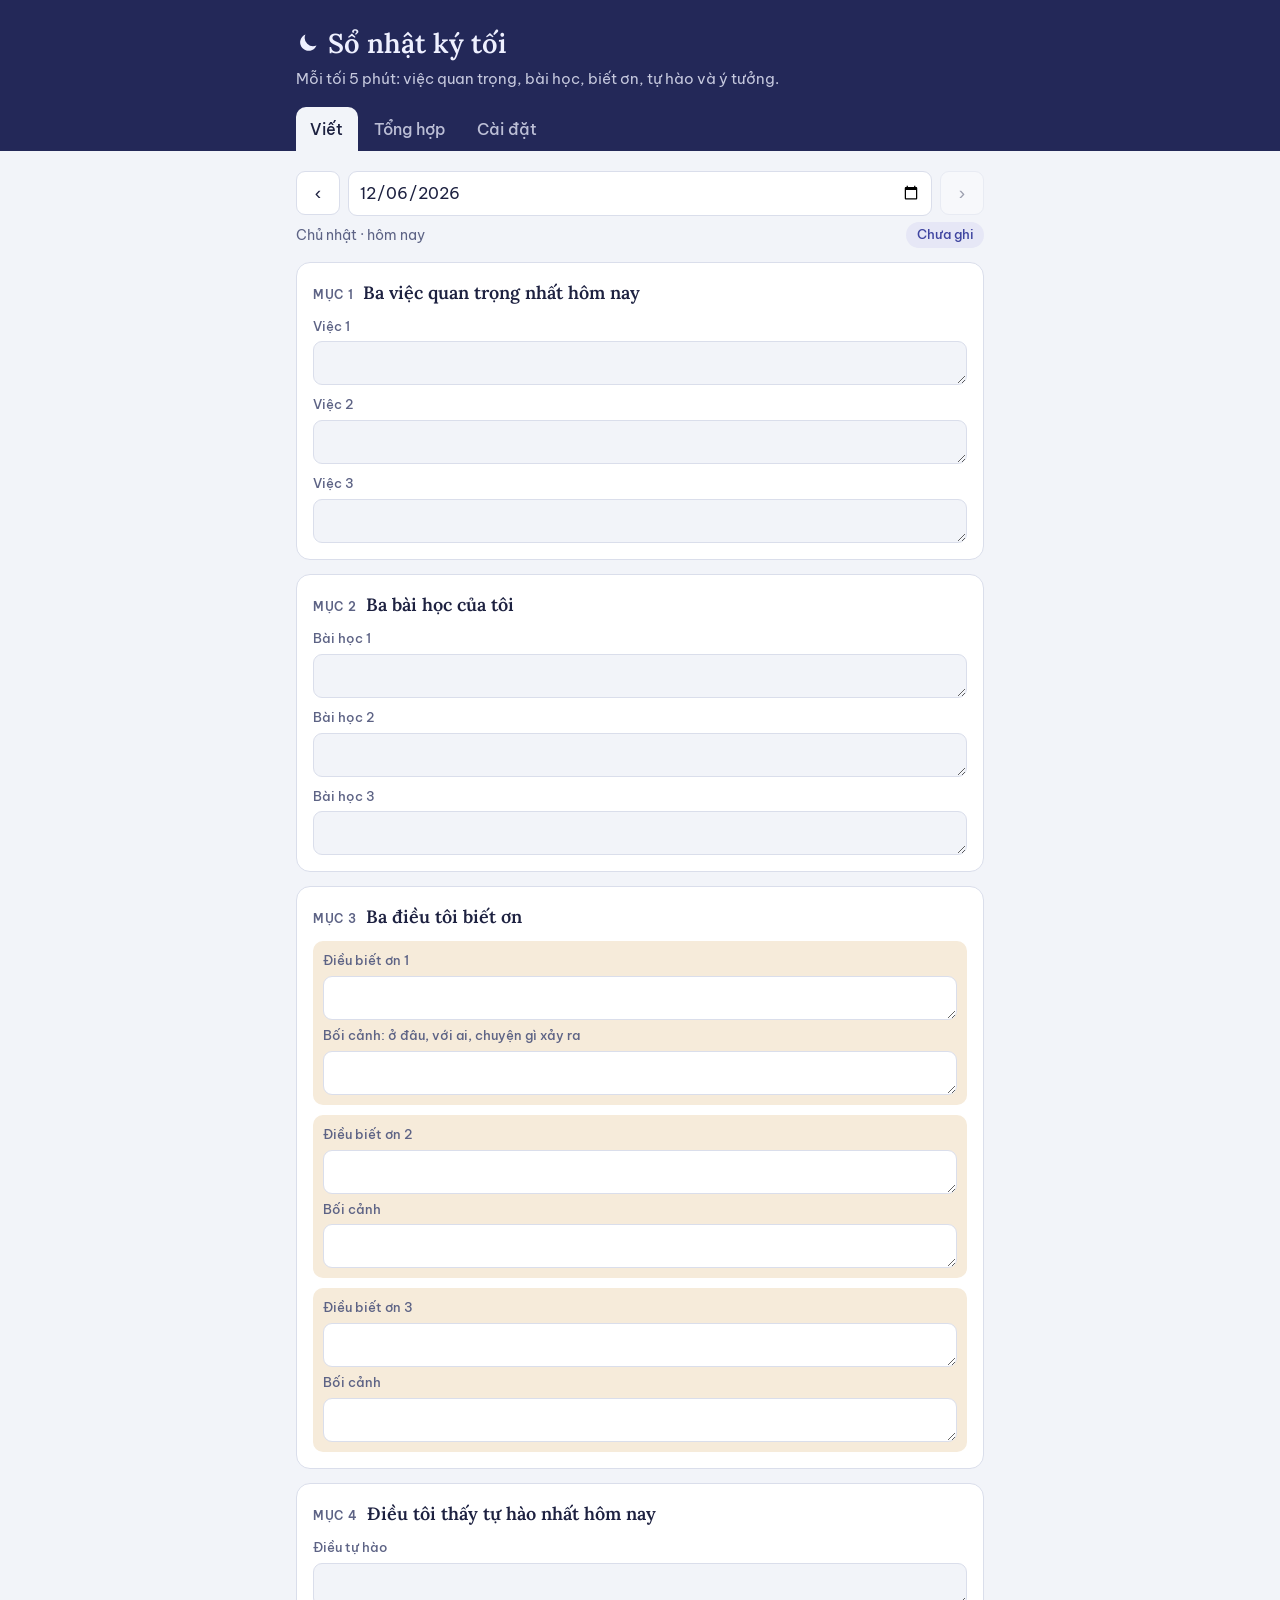
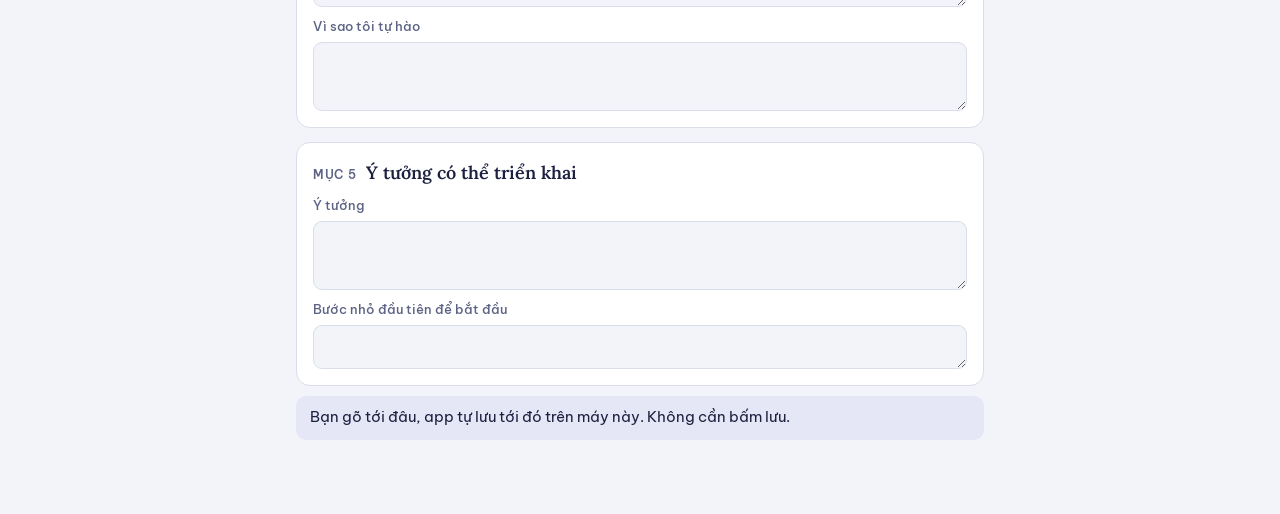
==== nhat-ky/index.html @ dcb13253 "Thêm app Sổ nhật ký tối (PWA) tại /nhat-ky/ Co-Authored-By: Claude Opus 5.5 <noreply@anthropic.com> " ====
<!doctype html>
<html lang="vi">
<head>
<meta charset="utf-8">
<meta name="viewport" content="width=device-width,initial-scale=1,viewport-fit=cover">
<title>Sổ nhật ký tối</title>
<meta name="description" content="Mỗi tối 5 phút: việc quan trọng, bài học, biết ơn, tự hào và ý tưởng. Miễn phí, không cần tài khoản, dữ liệu nằm trên máy bạn.">
<meta name="theme-color" content="#232858">
<meta name="apple-mobile-web-app-capable" content="yes">
<meta name="mobile-web-app-capable" content="yes">
<meta name="apple-mobile-web-app-status-bar-style" content="black-translucent">
<meta name="apple-mobile-web-app-title" content="Nhật ký tối">
<link rel="manifest" href="manifest.webmanifest">
<link rel="icon" href="icon-192.png" type="image/png">
<link rel="apple-touch-icon" href="apple-touch-icon.png">
<meta property="og:title" content="Sổ nhật ký tối">
<meta property="og:description" content="Mỗi tối 5 phút cho 5 câu hỏi. Cài lên điện thoại như một app, miễn phí.">
<meta property="og:image" content="icon-512.png">
<link rel="preconnect" href="https://fonts.googleapis.com">
<link rel="preconnect" href="https://fonts.gstatic.com" crossorigin>
<link rel="stylesheet" href="https://fonts.googleapis.com/css2?family=Be+Vietnam+Pro:wght@400;500;600&family=Lora:wght@500;600&display=swap">
<style>
:root{
  --bg:#F2F4F9; --surface:#FFFFFF; --ink:#1D2140; --muted:#5D6385; --line:#DADEEB;
  --accent:#3F45A0; --accent-soft:#E6E7F6; --warm:#B7761F; --warm-soft:#F6EBDA; --ok:#2E7D5B; --danger:#B3261E;
  --sky:#232858; --sky-ink:#EEF0FF;
  --f-display:"Lora",Georgia,"Times New Roman",serif;
  --f-body:"Be Vietnam Pro",system-ui,-apple-system,"Segoe UI",Roboto,sans-serif;
  color-scheme:light;
}
@media (prefers-color-scheme:dark){:root:not([data-theme="light"]){
  --bg:#12142A; --surface:#1B1E3A; --ink:#E7E9F7; --muted:#A3A8C8; --line:#2F3358;
  --accent:#A5AAF2; --accent-soft:#2A2E5C; --warm:#E3B26A; --warm-soft:#3A2F22; --ok:#6FCB9F; --danger:#F2A39C;
  --sky:#0C0E22; --sky-ink:#E7E9F7; color-scheme:dark}}
:root[data-theme="dark"]{
  --bg:#12142A; --surface:#1B1E3A; --ink:#E7E9F7; --muted:#A3A8C8; --line:#2F3358;
  --accent:#A5AAF2; --accent-soft:#2A2E5C; --warm:#E3B26A; --warm-soft:#3A2F22; --ok:#6FCB9F; --danger:#F2A39C;
  --sky:#0C0E22; --sky-ink:#E7E9F7; color-scheme:dark}
*{box-sizing:border-box}
html{-webkit-text-size-adjust:100%}
body{margin:0;background:var(--bg);color:var(--ink);font-family:var(--f-body);font-size:16px;line-height:1.55}
[hidden]{display:none!important}
.hero{background:var(--sky);color:var(--sky-ink);padding-top:calc(env(safe-area-inset-top,0px) + 22px)}
.wrap{max-width:720px;margin:0 auto;padding-left:max(16px,env(safe-area-inset-left,0px));padding-right:max(16px,env(safe-area-inset-right,0px))}
.hero h1{font-family:var(--f-display);font-weight:600;font-size:1.7rem;margin:0;display:flex;align-items:center;gap:.5rem}
.hero p{margin:.2rem 0 1rem;opacity:.8;font-size:.95rem}
.tabs{display:flex;gap:2px}
.tab{appearance:none;border:0;background:transparent;color:inherit;font:inherit;font-weight:500;padding:.6rem .9rem;border-radius:10px 10px 0 0;cursor:pointer;opacity:.75}
.tab[aria-selected="true"]{background:var(--bg);color:var(--ink);opacity:1}
:focus-visible{outline:2px solid var(--accent);outline-offset:2px}
main{padding-block:14px calc(60px + env(safe-area-inset-bottom,0px))}
.note{font-size:.92rem;color:var(--ink);background:var(--accent-soft);border-radius:10px;padding:.65rem .85rem;margin-top:10px}
.note.warm{background:var(--warm-soft)}
.note button{margin-top:.5rem}
.daterow{display:flex;gap:8px;align-items:center;margin:6px 0}
.daterow input{flex:1;min-width:0;font:inherit;padding:.5rem .6rem;border:1px solid var(--line);border-radius:9px;background:var(--surface);color:var(--ink)}
.iconbtn{appearance:none;border:1px solid var(--line);background:var(--surface);color:var(--ink);border-radius:9px;width:44px;height:44px;font-size:1.2rem;cursor:pointer;flex:none}
.iconbtn:disabled{opacity:.4}
.daymeta{display:flex;justify-content:space-between;align-items:center;gap:8px;font-size:.9rem;color:var(--muted)}
.pill{font-size:.8rem;padding:.2rem .65rem;border-radius:99px;background:var(--accent-soft);color:var(--accent);font-weight:500;white-space:nowrap}
.pill.saved{background:transparent;border:1px solid var(--ok);color:var(--ok)}
section.sec{background:var(--surface);border:1px solid var(--line);border-radius:14px;padding:16px;margin-top:14px;display:grid;gap:10px}
.sec h2{font-family:var(--f-display);font-weight:600;font-size:1.12rem;margin:0;display:flex;gap:.6rem;align-items:baseline}
.sec h2 .n{font-family:var(--f-body);font-size:.72rem;letter-spacing:.06em;color:var(--muted);font-weight:600;white-space:nowrap}
.field{display:grid;gap:4px}
.field label{font-size:.84rem;color:var(--muted);font-weight:500}
textarea,input[type=time]{font:inherit;color:var(--ink);background:var(--bg);border:1px solid var(--line);border-radius:9px;padding:.55rem .7rem;width:100%}
textarea{resize:vertical;min-height:2.7rem}
.grat{display:grid;gap:6px;padding:10px;border-radius:10px;background:var(--warm-soft)}
.grat textarea{background:var(--surface)}
.btn{appearance:none;border:0;font:inherit;font-weight:600;padding:.7rem 1.2rem;border-radius:10px;background:var(--accent);color:var(--surface);cursor:pointer;min-height:44px}
.btn.ghost{background:transparent;color:var(--accent);border:1px solid var(--line)}
.btn.danger{background:transparent;color:var(--danger);border:1px solid var(--line)}
.btn:disabled{opacity:.55;cursor:default}
.row{display:flex;flex-wrap:wrap;gap:8px;align-items:center}
.ranges{display:flex;flex-wrap:wrap;gap:6px;margin:6px 0 14px}
.ranges button{font:inherit;font-size:.9rem;padding:.45rem .85rem;border-radius:99px;border:1px solid var(--line);background:var(--surface);color:var(--ink);cursor:pointer}
.ranges button[aria-pressed="true"]{background:var(--accent);color:var(--surface);border-color:var(--accent)}
.stats{display:grid;grid-template-columns:repeat(3,minmax(0,1fr));gap:8px}
.stat{background:var(--surface);border:1px solid var(--line);border-radius:12px;padding:12px}
.stat b{display:block;font-family:var(--f-display);font-size:1.5rem;font-variant-numeric:tabular-nums}
.stat span{font-size:.8rem;color:var(--muted)}
.calhead{display:flex;justify-content:space-between;align-items:center;margin-top:16px}
.calhead b{font-family:var(--f-display);font-weight:600}
.cal{display:grid;grid-template-columns:repeat(7,minmax(0,1fr));gap:4px;margin-top:8px}
.cal .h{font-size:.72rem;color:var(--muted);text-align:center}
.cal button{aspect-ratio:1;border:1px solid var(--line);border-radius:8px;background:var(--surface);color:var(--muted);font:inherit;font-size:.85rem;font-variant-numeric:tabular-nums;cursor:pointer;padding:0;min-width:0}
.cal button.on{background:var(--accent);border-color:var(--accent);color:var(--surface);font-weight:600}
.cal button.today{outline:2px solid var(--warm);outline-offset:-2px}
.cal button:disabled{opacity:.35;cursor:default}
.group{margin-top:20px}
.group h3{font-family:var(--f-display);font-size:1.05rem;margin:0 0 6px}
.group ul{list-style:none;margin:0;padding:0;display:grid;gap:6px}
.group li{background:var(--surface);border:1px solid var(--line);border-radius:10px;padding:.55rem .75rem;overflow-wrap:anywhere}
.group li .d{font-size:.75rem;color:var(--muted);font-variant-numeric:tabular-nums;margin-right:.4rem}
.group li .ctx{display:block;font-size:.88rem;color:var(--muted)}
.empty{color:var(--muted);font-style:italic}
.card{background:var(--surface);border:1px solid var(--line);border-radius:14px;padding:16px;margin-top:14px}
.card h2{font-family:var(--f-display);font-weight:600;font-size:1.12rem;margin:0 0 6px}
.card p{margin:.3rem 0 .7rem;color:var(--muted);font-size:.93rem}
.card ol{margin:.3rem 0 .4rem;padding-left:1.2rem;font-size:.93rem}
.toast{position:fixed;left:50%;bottom:calc(18px + env(safe-area-inset-bottom,0px));transform:translateX(-50%);background:var(--ink);color:var(--bg);padding:.6rem 1rem;border-radius:10px;font-size:.92rem;max-width:calc(100% - 32px);z-index:9}
footer{color:var(--muted);font-size:.8rem;text-align:center;margin-top:28px}
@media (max-width:400px){.hero h1{font-size:1.45rem}.tab{padding:.55rem .7rem}}
</style>
</head>
<body>
<div class="hero"><div class="wrap">
  <h1><svg width="24" height="24" viewBox="0 0 24 24" aria-hidden="true"><path fill="currentColor" d="M20.5 14.6A8.5 8.5 0 0 1 9.4 3.5a8.5 8.5 0 1 0 11.1 11.1Z"/></svg>Sổ nhật ký tối</h1>
  <p>Mỗi tối 5 phút: việc quan trọng, bài học, biết ơn, tự hào và ý tưởng.</p>
  <div class="tabs" role="tablist">
    <button class="tab" role="tab" id="tab-viet" aria-selected="true" aria-controls="view-viet">Viết</button>
    <button class="tab" role="tab" id="tab-tonghop" aria-selected="false" aria-controls="view-tonghop">Tổng hợp</button>
    <button class="tab" role="tab" id="tab-caidat" aria-selected="false" aria-controls="view-caidat">Cài đặt</button>
  </div>
</div></div>

<main class="wrap">
  <div id="installTip" class="note warm" hidden></div>

  <!-- VIẾT -->
  <div id="view-viet" role="tabpanel" aria-labelledby="tab-viet">
    <div class="daterow">
      <button class="iconbtn" id="prev" type="button" aria-label="Ngày trước">‹</button>
      <input type="date" id="date" aria-label="Ngày ghi">
      <button class="iconbtn" id="next" type="button" aria-label="Ngày sau">›</button>
    </div>
    <div class="daymeta"><span id="weekday"></span><span id="state" class="pill">Chưa ghi</span></div>

    <section class="sec">
      <h2><span class="n">MỤC 1</span>Ba việc quan trọng nhất hôm nay</h2>
      <div class="field"><label for="viec1">Việc 1</label><textarea id="viec1" rows="1"></textarea></div>
      <div class="field"><label for="viec2">Việc 2</label><textarea id="viec2" rows="1"></textarea></div>
      <div class="field"><label for="viec3">Việc 3</label><textarea id="viec3" rows="1"></textarea></div>
    </section>

    <section class="sec">
      <h2><span class="n">MỤC 2</span>Ba bài học của tôi</h2>
      <div class="field"><label for="hoc1">Bài học 1</label><textarea id="hoc1" rows="1"></textarea></div>
      <div class="field"><label for="hoc2">Bài học 2</label><textarea id="hoc2" rows="1"></textarea></div>
      <div class="field"><label for="hoc3">Bài học 3</label><textarea id="hoc3" rows="1"></textarea></div>
    </section>

    <section class="sec">
      <h2><span class="n">MỤC 3</span>Ba điều tôi biết ơn</h2>
      <div class="grat">
        <div class="field"><label for="on1">Điều biết ơn 1</label><textarea id="on1" rows="1"></textarea></div>
        <div class="field"><label for="ctx1">Bối cảnh: ở đâu, với ai, chuyện gì xảy ra</label><textarea id="ctx1" rows="1"></textarea></div>
      </div>
      <div class="grat">
        <div class="field"><label for="on2">Điều biết ơn 2</label><textarea id="on2" rows="1"></textarea></div>
        <div class="field"><label for="ctx2">Bối cảnh</label><textarea id="ctx2" rows="1"></textarea></div>
      </div>
      <div class="grat">
        <div class="field"><label for="on3">Điều biết ơn 3</label><textarea id="on3" rows="1"></textarea></div>
        <div class="field"><label for="ctx3">Bối cảnh</label><textarea id="ctx3" rows="1"></textarea></div>
      </div>
    </section>

    <section class="sec">
      <h2><span class="n">MỤC 4</span>Điều tôi thấy tự hào nhất hôm nay</h2>
      <div class="field"><label for="tuhao">Điều tự hào</label><textarea id="tuhao" rows="1"></textarea></div>
      <div class="field"><label for="visao">Vì sao tôi tự hào</label><textarea id="visao" rows="2"></textarea></div>
    </section>

    <section class="sec">
      <h2><span class="n">MỤC 5</span>Ý tưởng có thể triển khai</h2>
      <div class="field"><label for="ytuong">Ý tưởng</label><textarea id="ytuong" rows="2"></textarea></div>
      <div class="field"><label for="buoc">Bước nhỏ đầu tiên để bắt đầu</label><textarea id="buoc" rows="1"></textarea></div>
    </section>
    <p class="note">Bạn gõ tới đâu, app tự lưu tới đó trên máy này. Không cần bấm lưu.</p>
  </div>

  <!-- TỔNG HỢP -->
  <div id="view-tonghop" role="tabpanel" aria-labelledby="tab-tonghop" hidden>
    <div class="ranges" id="ranges">
      <button type="button" data-r="7" aria-pressed="false">7 ngày qua</button>
      <button type="button" data-r="week" aria-pressed="false">Tuần này</button>
      <button type="button" data-r="month" aria-pressed="true">Tháng này</button>
      <button type="button" data-r="all" aria-pressed="false">Tất cả</button>
    </div>
    <div class="stats">
      <div class="stat"><b id="s-days">0</b><span id="s-days-l">ngày đã ghi</span></div>
      <div class="stat"><b id="s-streak">0</b><span>ngày liên tiếp</span></div>
      <div class="stat"><b id="s-ideas">0</b><span>ý tưởng</span></div>
    </div>
    <div class="calhead">
      <button class="iconbtn" id="calPrev" type="button" aria-label="Tháng trước">‹</button>
      <b id="calTitle"></b>
      <button class="iconbtn" id="calNext" type="button" aria-label="Tháng sau">›</button>
    </div>
    <div class="cal" id="cal"></div>
    <div class="row" style="margin-top:14px"><button class="btn ghost" id="copyRange" type="button">Sao chép tổng hợp</button></div>
    <div id="groups"></div>
  </div>

  <!-- CÀI ĐẶT -->
  <div id="view-caidat" role="tabpanel" aria-labelledby="tab-caidat" hidden>
    <div class="card">
      <h2>Nhắc mỗi tối</h2>
      <p>Chọn giờ rồi bấm “Thêm nhắc vào lịch”. Điện thoại sẽ tải một tệp lịch, mở tệp đó và bấm Thêm. Lịch sẽ báo bạn mỗi ngày đúng giờ, kể cả khi app đang đóng.</p>
      <div class="row">
        <label for="remTime" style="font-weight:500">Giờ nhắc</label>
        <input type="time" id="remTime" value="21:00" style="width:auto">
      </div>
      <div class="row" style="margin-top:10px">
        <button class="btn" id="addCal" type="button">Thêm nhắc vào lịch</button>
        <button class="btn ghost" id="notifBtn" type="button">Bật thông báo trong app</button>
      </div>
      <p id="notifInfo" style="margin-top:.6rem"></p>
    </div>

    <div class="card">
      <h2>Sao lưu dữ liệu</h2>
      <p id="dataInfo">Nhật ký chỉ nằm trên điện thoại này. Nên sao lưu mỗi tuần, nhất là trước khi đổi máy hoặc xóa dữ liệu trình duyệt.</p>
      <div class="row">
        <button class="btn" id="exportJson" type="button">Tải bản sao lưu</button>
        <button class="btn ghost" id="exportMd" type="button">Xuất văn bản (.md)</button>
        <button class="btn ghost" id="importBtn" type="button">Nhập từ bản sao lưu</button>
        <input type="file" id="importFile" accept=".json,application/json" hidden>
      </div>
    </div>

    <div class="card">
      <h2>Cài app lên điện thoại</h2>
      <button class="btn" id="installBtn" type="button" hidden>Cài app ngay</button>
      <p><b>iPhone (Safari):</b></p>
      <ol><li>Mở trang này bằng Safari.</li><li>Bấm nút Chia sẻ (ô vuông có mũi tên lên).</li><li>Chọn “Thêm vào MH chính”, rồi bấm Thêm.</li></ol>
      <p><b>Android (Chrome):</b></p>
      <ol><li>Mở trang này bằng Chrome.</li><li>Bấm dấu ba chấm ở góc trên bên phải.</li><li>Chọn “Thêm vào màn hình chính” hoặc “Cài đặt ứng dụng”.</li></ol>
    </div>

    <div class="card">
      <h2>Xóa toàn bộ</h2>
      <p>Xóa mọi trang nhật ký trên máy này. Hãy tải bản sao lưu trước.</p>
      <button class="btn danger" id="wipe" type="button">Xóa toàn bộ nhật ký</button>
    </div>
    <footer>Miễn phí, không cần tài khoản. Không có máy chủ nào lưu nhật ký của bạn.</footer>
  </div>
</main>
<div id="toast" class="toast" role="status" hidden></div>

<script>
(function(){
  "use strict";
  const $ = id => document.getElementById(id);
  const KEY = "nk-entries-v1", SET = "nk-settings-v1";
  const FIELDS = ["viec1","viec2","viec3","hoc1","hoc2","hoc3","on1","ctx1","on2","ctx2","on3","ctx3","tuhao","visao","ytuong","buoc"];
  const WD = ["Chủ nhật","Thứ hai","Thứ ba","Thứ tư","Thứ năm","Thứ sáu","Thứ bảy"];
  const pad = n => String(n).padStart(2,"0");
  const ymd = d => d.getFullYear()+"-"+pad(d.getMonth()+1)+"-"+pad(d.getDate());
  const todayStr = () => ymd(new Date());
  const parse = s => { const [y,m,d] = s.split("-").map(Number); return new Date(y,m-1,d); };
  const addDays = (s,n) => { const d = parse(s); d.setDate(d.getDate()+n); return ymd(d); };
  const fmt = s => { const [y,m,d] = s.split("-"); return d+"/"+m+"/"+y; };
  const t = s => (typeof s === "string" ? s : "").trim();

  // ---------- Lưu trữ ----------
  function load(k, fb){ try { const s = localStorage.getItem(k); return s ? JSON.parse(s) : fb; } catch(e){ return fb; } }
  function store(k, v){ try { localStorage.setItem(k, JSON.stringify(v)); return true; } catch(e){ toast("Không lưu được trên máy này. Bộ nhớ trình duyệt có thể đã đầy hoặc bị chặn."); return false; } }
  let entries = load(KEY, {}) || {};
  let settings = Object.assign({remTime:"21:00", notif:false}, load(SET, {}));
  if (navigator.storage && navigator.storage.persist) navigator.storage.persist().catch(()=>{});

  function toast(msg){ const el = $("toast"); el.textContent = msg; el.hidden = false; clearTimeout(toast.t); toast.t = setTimeout(() => el.hidden = true, 3200); }

  function toDoc(){
    const v = id => t($(id).value);
    return {
      viec:[v("viec1"),v("viec2"),v("viec3")],
      baiHoc:[v("hoc1"),v("hoc2"),v("hoc3")],
      bietOn:[1,2,3].map(i => ({dieu:v("on"+i), boiCanh:v("ctx"+i)})),
      tuHao:{dieu:v("tuhao"), viSao:v("visao")},
      yTuong:{yTuong:v("ytuong"), buocDau:v("buoc")},
      capNhat:new Date().toISOString()
    };
  }
  function hasContent(d){
    if (!d) return false;
    const vals = [].concat(d.viec||[], d.baiHoc||[], (d.bietOn||[]).flatMap(b => [b&&b.dieu, b&&b.boiCanh]),
      [(d.tuHao||{}).dieu,(d.tuHao||{}).viSao,(d.yTuong||{}).yTuong,(d.yTuong||{}).buocDau]);
    return vals.some(x => t(x));
  }
  function fromDoc(d){
    d = d || {};
    const a = (x,i) => (Array.isArray(x) && typeof x[i] === "string") ? x[i] : "";
    const set = (id,val) => { $(id).value = typeof val === "string" ? val : ""; };
    [0,1,2].forEach(i => {
      set("viec"+(i+1), a(d.viec,i)); set("hoc"+(i+1), a(d.baiHoc,i));
      const b = (Array.isArray(d.bietOn) && d.bietOn[i]) || {}; set("on"+(i+1), b.dieu); set("ctx"+(i+1), b.boiCanh);
    });
    set("tuhao",(d.tuHao||{}).dieu); set("visao",(d.tuHao||{}).viSao);
    set("ytuong",(d.yTuong||{}).yTuong); set("buoc",(d.yTuong||{}).buocDau);
    requestAnimationFrame(() => FIELDS.forEach(id => grow($(id))));
  }
  function grow(el){ el.style.height = "auto"; el.style.height = Math.min(el.scrollHeight+2, 420)+"px"; }

  // ---------- Viết ----------
  let cur = todayStr(), saveTimer = null;
  function saveNow(){
    clearTimeout(saveTimer); saveTimer = null;
    const doc = toDoc();
    if (hasContent(doc)) entries[cur] = doc; else delete entries[cur];
    store(KEY, entries); setState();
  }
  FIELDS.forEach(id => $(id).addEventListener("input", e => {
    grow(e.target); $("state").textContent = "Đang lưu…"; $("state").className = "pill";
    clearTimeout(saveTimer); saveTimer = setTimeout(saveNow, 400);
  }));
  document.addEventListener("visibilitychange", () => { if (document.hidden && saveTimer) saveNow(); });
  window.addEventListener("pagehide", () => { if (saveTimer) saveNow(); });

  function setState(){
    const el = $("state");
    if (entries[cur]) { el.textContent = "Đã lưu"; el.className = "pill saved"; }
    else { el.textContent = "Chưa ghi"; el.className = "pill"; }
  }
  function openDate(d){
    if (saveTimer) saveNow();
    cur = d; $("date").value = d; $("date").max = todayStr();
    $("weekday").textContent = WD[parse(d).getDay()] + (d === todayStr() ? " · hôm nay" : "");
    $("next").disabled = d >= todayStr();
    fromDoc(entries[d]); setState();
  }
  $("date").addEventListener("change", () => { const v = $("date").value; if (v && v <= todayStr()) openDate(v); else $("date").value = cur; });
  $("prev").onclick = () => openDate(addDays(cur,-1));
  $("next").onclick = () => { if (cur < todayStr()) openDate(addDays(cur,1)); };

  // ---------- Tab ----------
  const TABS = ["viet","tonghop","caidat"];
  function showTab(name){
    if (saveTimer) saveNow();
    TABS.forEach(n => { $("tab-"+n).setAttribute("aria-selected", n === name); $("view-"+n).hidden = n !== name; });
    if (name === "tonghop") renderSummary();
    if (name === "caidat") renderSettings();
    if (name === "viet" && cur !== todayStr() && !entries[cur] && !openDate.manual) openDate(todayStr());
    try { history.replaceState(null, "", name === "viet" ? location.pathname : "#"+name); } catch(e){}
  }
  TABS.forEach(n => $("tab-"+n).onclick = () => showTab(n));

  // ---------- Tổng hợp ----------
  let range = "month", calMonth = todayStr().slice(0,7);
  $("ranges").addEventListener("click", e => {
    const b = e.target.closest("button[data-r]"); if (!b) return;
    range = b.dataset.r;
    [...$("ranges").children].forEach(x => x.setAttribute("aria-pressed", x === b));
    renderSummary();
  });
  function bounds(){
    const td = todayStr();
    if (range === "7") return [addDays(td,-6), td];
    if (range === "week") { const wd = (parse(td).getDay()+6)%7; return [addDays(td,-wd), td]; }
    if (range === "month") return [td.slice(0,8)+"01", td];
    const ks = Object.keys(entries).sort(); return [ks[0] || td, td];
  }
  function streak(){ let d = todayStr(); if (!entries[d]) d = addDays(d,-1); let n = 0; while (entries[d]) { n++; d = addDays(d,-1); } return n; }
  function el(tag, cls, text){ const e = document.createElement(tag); if (cls) e.className = cls; if (text != null) e.textContent = text; return e; }
  const arr = x => Array.isArray(x) ? x : [];
  const GROUPS = [
    ["Bài học", e => arr(e.baiHoc).map(text => ({text}))],
    ["Điều biết ơn", e => arr(e.bietOn).map(b => ({text:(b||{}).dieu, ctx:(b||{}).boiCanh}))],
    ["Điều tự hào", e => [{text:(e.tuHao||{}).dieu, ctx:(e.tuHao||{}).viSao}]],
    ["Ý tưởng", e => [{text:(e.yTuong||{}).yTuong, ctx: t((e.yTuong||{}).buocDau) ? "Bước đầu: " + e.yTuong.buocDau : ""}]],
    ["Việc quan trọng", e => arr(e.viec).map(text => ({text}))]
  ];
  function rangeDays(){ const [from,to] = bounds(); return Object.keys(entries).filter(d => d >= from && d <= to).sort().reverse(); }

  function renderCal(){
    const cal = $("cal"); cal.replaceChildren();
    const td = todayStr();
    const [y,m] = calMonth.split("-").map(Number);
    $("calTitle").textContent = "Tháng " + m + "/" + y;
    $("calNext").disabled = calMonth >= td.slice(0,7);
    ["T2","T3","T4","T5","T6","T7","CN"].forEach(h => cal.appendChild(el("div","h",h)));
    const first = calMonth + "-01";
    const lead = (parse(first).getDay()+6)%7;
    for (let i=0;i<lead;i++) cal.appendChild(el("div"));
    const last = ymd(new Date(y, m, 0));
    for (let d = first; d <= last; d = addDays(d,1)) {
      const b = el("button", (entries[d] ? "on" : "") + (d === td ? " today" : ""), String(+d.slice(8)));
      b.type = "button"; b.setAttribute("aria-label", fmt(d) + (entries[d] ? ", đã ghi" : ", chưa ghi"));
      if (d > td) b.disabled = true;
      b.onclick = () => { openDate.manual = true; showTab("viet"); openDate(d); openDate.manual = false; window.scrollTo({top:0}); };
      cal.appendChild(b);
    }
  }
  $("calPrev").onclick = () => { const [y,m] = calMonth.split("-").map(Number); calMonth = ymd(new Date(y,m-2,1)).slice(0,7); renderCal(); };
  $("calNext").onclick = () => { const [y,m] = calMonth.split("-").map(Number); calMonth = ymd(new Date(y,m,1)).slice(0,7); renderCal(); };

  function renderSummary(){
    const [from, to] = bounds();
    const days = rangeDays();
    let span = 0; for (let d = from; d <= to; d = addDays(d,1)) span++;
    $("s-days").textContent = days.length;
    $("s-days-l").textContent = "ngày đã ghi, trên " + span + " ngày";
    $("s-streak").textContent = streak();
    $("s-ideas").textContent = days.filter(d => t((entries[d].yTuong||{}).yTuong)).length;
    renderCal();
    const g = $("groups"); g.replaceChildren();
    if (!days.length) { g.appendChild(el("p","empty","Chưa có ngày nào được ghi trong khoảng này. Mở tab Viết để bắt đầu.")); return; }
    GROUPS.forEach(([title, pick]) => {
      const items = []; days.forEach(d => pick(entries[d]).forEach(it => { if (t(it.text)) items.push(Object.assign({d}, it)); }));
      const box = el("div","group"); box.appendChild(el("h3",null,title + " (" + items.length + ")"));
      const ul = el("ul");
      if (!items.length) ul.appendChild(el("li","empty","Chưa có."));
      items.forEach(it => { const li = el("li"); li.appendChild(el("span","d",fmt(it.d))); li.appendChild(document.createTextNode(it.text)); if (t(it.ctx)) li.appendChild(el("span","ctx",it.ctx)); ul.appendChild(li); });
      box.appendChild(ul); g.appendChild(box);
    });
  }
  $("copyRange").onclick = async () => {
    const days = rangeDays(); if (!days.length) { toast("Khoảng này chưa có gì để chép."); return; }
    const label = {"7":"7 ngày qua","week":"Tuần này","month":"Tháng này","all":"Tất cả"}[range];
    let s = "TỔNG HỢP NHẬT KÝ · " + label + " (" + days.length + " ngày)\n";
    GROUPS.forEach(([title, pick]) => {
      const items = []; days.forEach(d => pick(entries[d]).forEach(it => { if (t(it.text)) items.push("- " + fmt(d) + ": " + t(it.text) + (t(it.ctx) ? " (" + t(it.ctx) + ")" : "")); }));
      if (items.length) s += "\n" + title.toUpperCase() + "\n" + items.join("\n") + "\n";
    });
    try { await navigator.clipboard.writeText(s); toast("Đã chép tổng hợp. Dán vào ghi chú hoặc tin nhắn là được."); }
    catch(e){ download("tong-hop.txt", s, "text/plain"); }
  };

  // ---------- Sao lưu ----------
  function download(name, text, type){
    const blob = new Blob([text], {type: type + ";charset=utf-8"});
    const a = document.createElement("a"); a.href = URL.createObjectURL(blob); a.download = name;
    document.body.appendChild(a); a.click(); a.remove(); setTimeout(() => URL.revokeObjectURL(a.href), 4000);
  }
  function toMarkdown(d, e){
    const L = [];
    L.push("# Nhật ký ngày " + fmt(d), "", "## 1. Ba việc quan trọng nhất hôm nay");
    [0,1,2].forEach(i => L.push((i+1) + ". " + t(arr(e.viec)[i])));
    L.push("", "## 2. Ba bài học của tôi"); [0,1,2].forEach(i => L.push((i+1) + ". " + t(arr(e.baiHoc)[i])));
    L.push("", "## 3. Ba điều tôi biết ơn");
    [0,1,2].forEach(i => { const b = arr(e.bietOn)[i] || {}; L.push((i+1) + ". Điều biết ơn: " + t(b.dieu), "   Bối cảnh: " + t(b.boiCanh)); });
    L.push("", "## 4. Điều tôi thấy tự hào nhất hôm nay", "- Điều tự hào: " + t((e.tuHao||{}).dieu), "- Vì sao tôi tự hào: " + t((e.tuHao||{}).viSao));
    L.push("", "## 5. Ý tưởng có thể triển khai", "- Ý tưởng: " + t((e.yTuong||{}).yTuong), "- Bước nhỏ đầu tiên để bắt đầu: " + t((e.yTuong||{}).buocDau), "");
    return L.join("\n");
  }
  $("exportJson").onclick = () => {
    if (saveTimer) saveNow();
    const n = Object.keys(entries).length;
    if (!n) { toast("Chưa có trang nhật ký nào để sao lưu."); return; }
    download("nhat-ky-toi-" + todayStr() + ".json", JSON.stringify({app:"so-nhat-ky-toi", phienBan:1, xuatLuc:new Date().toISOString(), entries}, null, 2), "application/json");
    settings.lastBackup = new Date().toISOString(); store(SET, settings); renderSettings();
  };
  $("exportMd").onclick = () => {
    if (saveTimer) saveNow();
    const ks = Object.keys(entries).sort().reverse();
    if (!ks.length) { toast("Chưa có trang nhật ký nào để xuất."); return; }
    download("nhat-ky-toi-" + todayStr() + ".md", ks.map(d => toMarkdown(d, entries[d])).join("\n---\n\n"), "text/markdown");
  };
  $("importBtn").onclick = () => $("importFile").click();
  $("importFile").onchange = async e => {
    const f = e.target.files[0]; e.target.value = ""; if (!f) return;
    try {
      const data = JSON.parse(await f.text());
      const inc = data && typeof data.entries === "object" ? data.entries : data;
      if (!inc || typeof inc !== "object") throw 0;
      let added = 0, updated = 0;
      Object.keys(inc).forEach(d => {
        if (!/^\d{4}-\d{2}-\d{2}$/.test(d) || !hasContent(inc[d])) return;
        const mine = entries[d];
        if (!mine) { entries[d] = inc[d]; added++; }
        else if ((inc[d].capNhat || "") > (mine.capNhat || "")) { entries[d] = inc[d]; updated++; }
      });
      store(KEY, entries); openDate(cur); renderSettings();
      toast("Đã nhập: " + added + " ngày mới, " + updated + " ngày cập nhật.");
    } catch(err) { toast("Tệp này không phải bản sao lưu của Sổ nhật ký tối."); }
  };
  $("wipe").onclick = () => {
    if (!Object.keys(entries).length) { toast("Không có gì để xóa."); return; }
    if (!confirm("Xóa toàn bộ " + Object.keys(entries).length + " ngày nhật ký trên máy này? Không thể hoàn tác.")) return;
    entries = {}; store(KEY, entries); openDate(todayStr()); renderSettings(); toast("Đã xóa toàn bộ.");
  };

  // ---------- Nhắc giờ ----------
  $("remTime").value = settings.remTime;
  $("remTime").onchange = () => { settings.remTime = $("remTime").value || "21:00"; store(SET, settings); scheduleNotif(); };
  $("addCal").onclick = () => {
    const [h,m] = (settings.remTime || "21:00").split(":");
    const start = todayStr().replace(/-/g,"") + "T" + h + m + "00";
    const url = location.origin + location.pathname;
    const stamp = new Date().toISOString().replace(/[-:]/g,"").replace(/\.\d+/,"");
    const ics = ["BEGIN:VCALENDAR","VERSION:2.0","PRODID:-//So nhat ky toi//VI","CALSCALE:GREGORIAN","BEGIN:VEVENT",
      "UID:nhat-ky-toi-" + Date.now() + "@nhat-ky","DTSTAMP:" + stamp,
      "DTSTART:" + start, "DURATION:PT10M", "RRULE:FREQ=DAILY",
      "SUMMARY:🌙 Viết nhật ký tối","DESCRIPTION:5 phút cho 5 câu hỏi. Mở app: " + url, "URL:" + url,
      "BEGIN:VALARM","ACTION:DISPLAY","DESCRIPTION:Viết nhật ký tối","TRIGGER:PT0M","END:VALARM",
      "END:VEVENT","END:VCALENDAR"].join("\r\n");
    download("nhac-nhat-ky-toi.ics", ics, "text/calendar");
    toast("Mở tệp vừa tải rồi bấm Thêm vào lịch.");
  };
  const notifOK = "Notification" in window && "serviceWorker" in navigator;
  $("notifBtn").onclick = async () => {
    if (!notifOK) { toast("Máy này chưa hỗ trợ thông báo từ app. Hãy dùng nhắc qua lịch."); return; }
    const p = await Notification.requestPermission();
    settings.notif = p === "granted"; store(SET, settings); renderSettings(); scheduleNotif();
    if (settings.notif) toast("Đã bật. App sẽ nhắc nếu nó đang mở lúc đến giờ.");
  };
  let notifTimer = null;
  function scheduleNotif(){
    clearTimeout(notifTimer);
    if (!settings.notif || !notifOK || Notification.permission !== "granted") return;
    const [h,m] = (settings.remTime || "21:00").split(":").map(Number);
    const now = new Date(), at = new Date(); at.setHours(h, m, 0, 0);
    if (at <= now) at.setDate(at.getDate()+1);
    notifTimer = setTimeout(async () => {
      if (!entries[todayStr()]) {
        try { const reg = await navigator.serviceWorker.ready; reg.showNotification("Sổ nhật ký tối", {body:"Đến giờ viết nhật ký rồi. 5 phút thôi.", icon:"icon-192.png", badge:"icon-192.png", tag:"nhac-toi"}); } catch(e){}
      }
      scheduleNotif();
    }, Math.min(at - now, 2147483000));
  }
  function renderSettings(){
    const n = Object.keys(entries).length;
    const lb = settings.lastBackup ? " Lần sao lưu gần nhất: " + fmt(settings.lastBackup.slice(0,10)) + "." : " Bạn chưa sao lưu lần nào.";
    $("dataInfo").textContent = "Máy này đang có " + n + " ngày nhật ký. Dữ liệu chỉ nằm trên điện thoại này, nên tải bản sao lưu mỗi tuần." + lb;
    const perm = notifOK ? Notification.permission : "unsupported";
    $("notifInfo").textContent = perm === "unsupported" ? "Thông báo trong app chưa hỗ trợ trên máy này. Nhắc qua lịch luôn hoạt động."
      : (settings.notif && perm === "granted") ? "Thông báo trong app: đang bật. Chỉ báo được khi app còn mở hoặc chạy nền, nên vẫn nên thêm nhắc vào lịch."
      : perm === "denied" ? "Bạn đã chặn thông báo cho trang này. Nhắc qua lịch vẫn dùng được."
      : "Thông báo trong app chỉ báo khi app còn mở. Nhắc qua lịch đáng tin hơn.";
    $("notifBtn").hidden = !notifOK || (settings.notif && perm === "granted");
  }

  // ---------- Cài app ----------
  const standalone = matchMedia("(display-mode: standalone)").matches || navigator.standalone === true;
  const isIOS = /iphone|ipad|ipod/i.test(navigator.userAgent) || (navigator.platform === "MacIntel" && navigator.maxTouchPoints > 1);
  let deferred = null;
  window.addEventListener("beforeinstallprompt", e => {
    e.preventDefault(); deferred = e; $("installBtn").hidden = false;
    if (!standalone && !load("nk-hide-tip", false)) showTip("Cài app này lên màn hình chính để mở nhanh mỗi tối.", true);
  });
  $("installBtn").onclick = async () => { if (!deferred) return; deferred.prompt(); await deferred.userChoice; deferred = null; $("installBtn").hidden = true; $("installTip").hidden = true; };
  function showTip(text, withBtn){
    const tip = $("installTip"); tip.replaceChildren(document.createTextNode(text));
    const row = el("div","row");
    if (withBtn) { const b = el("button","btn","Cài app"); b.type = "button"; b.onclick = () => $("installBtn").click(); row.appendChild(b); }
    const x = el("button","btn ghost","Để sau"); x.type = "button"; x.onclick = () => { tip.hidden = true; store("nk-hide-tip", true); }; row.appendChild(x);
    tip.appendChild(row); tip.hidden = false;
  }
  if (!standalone && isIOS && !load("nk-hide-tip", false)) showTip("Để cài thành app: bấm nút Chia sẻ của Safari, chọn “Thêm vào MH chính”.", false);

  if ("serviceWorker" in navigator) navigator.serviceWorker.register("sw.js").catch(() => {});

  // ---------- Bắt đầu ----------
  openDate(todayStr());
  const h = location.hash.slice(1); if (TABS.includes(h)) showTab(h);
  scheduleNotif();
  // Sang ngày mới khi app mở qua đêm
  document.addEventListener("visibilitychange", () => {
    if (!document.hidden && $("date").max !== todayStr()) { if (!$("view-viet").hidden && !entries[cur]) openDate(todayStr()); else $("date").max = todayStr(); scheduleNotif(); }
  });
})();
</script>
</body>
</html>
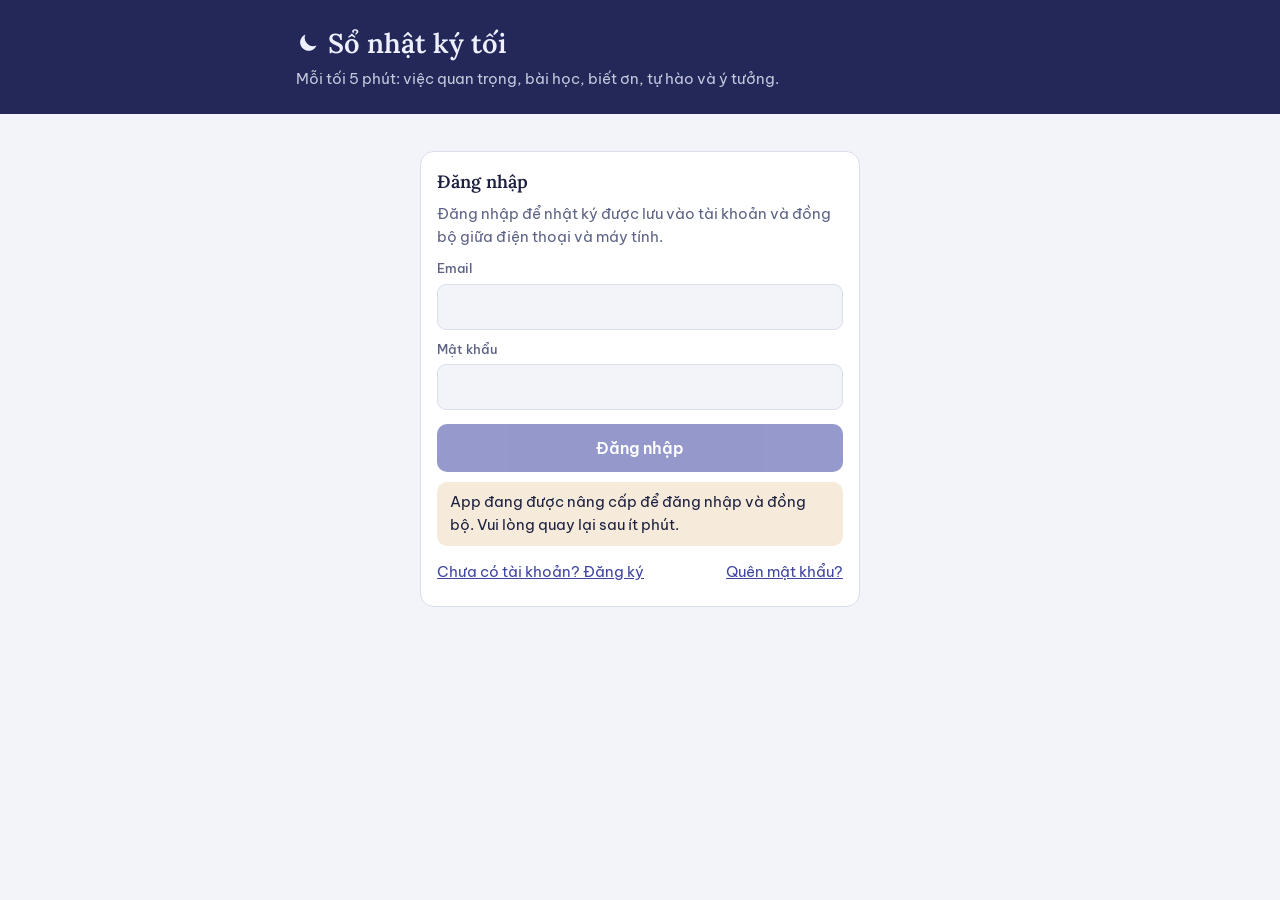
==== commit 64f0a8ec: "Nhật ký tối: đăng ký email và đồng bộ qua Supabase Co-Authored-By: Claude Opus 5.5 <noreply@anthropi" ====
--- a/nhat-ky/index.html
+++ b/nhat-ky/index.html
@@ -4,7 +4,7 @@
 <meta charset="utf-8">
 <meta name="viewport" content="width=device-width,initial-scale=1,viewport-fit=cover">
 <title>Sổ nhật ký tối</title>
-<meta name="description" content="Mỗi tối 5 phút: việc quan trọng, bài học, biết ơn, tự hào và ý tưởng. Miễn phí, không cần tài khoản, dữ liệu nằm trên máy bạn.">
+<meta name="description" content="Mỗi tối 5 phút: việc quan trọng, bài học, biết ơn, tự hào và ý tưởng. Miễn phí, đồng bộ giữa điện thoại và máy tính.">
 <meta name="theme-color" content="#232858">
 <meta name="apple-mobile-web-app-capable" content="yes">
 <meta name="mobile-web-app-capable" content="yes">
@@ -100,6 +100,15 @@
 .card p{margin:.3rem 0 .7rem;color:var(--muted);font-size:.93rem}
 .card ol{margin:.3rem 0 .4rem;padding-left:1.2rem;font-size:.93rem}
 .toast{position:fixed;left:50%;bottom:calc(18px + env(safe-area-inset-bottom,0px));transform:translateX(-50%);background:var(--ink);color:var(--bg);padding:.6rem 1rem;border-radius:10px;font-size:.92rem;max-width:calc(100% - 32px);z-index:9}
+body.need-auth .tabs,body.need-auth [role=tabpanel]:not(#view-auth),body.need-auth #installTip{display:none!important}
+.auth{max-width:440px;margin:10px auto 0}
+.auth .field{margin-top:10px}
+.auth input[type=email],.auth input[type=password]{font:inherit;color:var(--ink);background:var(--bg);border:1px solid var(--line);border-radius:9px;padding:.6rem .7rem;width:100%}
+.auth .btn{width:100%;margin-top:14px}
+.linkbtn{appearance:none;border:0;background:none;color:var(--accent);font:inherit;font-size:.92rem;padding:.4rem 0;cursor:pointer;text-decoration:underline}
+.msg{font-size:.92rem;margin-top:10px;padding:.6rem .8rem;border-radius:10px;background:var(--accent-soft)}
+.msg.err{background:var(--warm-soft)}
+.syncline{font-size:.82rem;color:var(--muted);margin:2px 0 0;min-height:1.2em}
 footer{color:var(--muted);font-size:.8rem;text-align:center;margin-top:28px}
 @media (max-width:400px){.hero h1{font-size:1.45rem}.tab{padding:.55rem .7rem}}
 </style>
@@ -108,6 +117,7 @@
 <div class="hero"><div class="wrap">
   <h1><svg width="24" height="24" viewBox="0 0 24 24" aria-hidden="true"><path fill="currentColor" d="M20.5 14.6A8.5 8.5 0 0 1 9.4 3.5a8.5 8.5 0 1 0 11.1 11.1Z"/></svg>Sổ nhật ký tối</h1>
   <p>Mỗi tối 5 phút: việc quan trọng, bài học, biết ơn, tự hào và ý tưởng.</p>
+  <p class="syncline" id="syncLine" style="color:inherit;opacity:.7;margin-top:-.7rem;margin-bottom:.8rem"></p>
   <div class="tabs" role="tablist">
     <button class="tab" role="tab" id="tab-viet" aria-selected="true" aria-controls="view-viet">Viết</button>
     <button class="tab" role="tab" id="tab-tonghop" aria-selected="false" aria-controls="view-tonghop">Tổng hợp</button>
@@ -117,6 +127,26 @@
 
 <main class="wrap">
   <div id="installTip" class="note warm" hidden></div>
+
+  <!-- ĐĂNG NHẬP -->
+  <div id="view-auth" role="tabpanel" hidden>
+    <div class="card auth">
+      <h2 id="authTitle">Đăng nhập</h2>
+      <p id="authLead">Đăng nhập để nhật ký được lưu vào tài khoản và đồng bộ giữa điện thoại và máy tính.</p>
+      <form id="authForm" novalidate>
+        <div class="field" id="emailField"><label for="email">Email</label><input type="email" id="email" autocomplete="email" inputmode="email" required></div>
+        <div class="field" id="pwField"><label for="pw">Mật khẩu</label><input type="password" id="pw" autocomplete="current-password" minlength="6" required></div>
+        <div class="field" id="pw2Field" hidden><label for="pw2">Nhập lại mật khẩu</label><input type="password" id="pw2" autocomplete="new-password" minlength="6"></div>
+        <button class="btn" id="authBtn" type="submit">Đăng nhập</button>
+      </form>
+      <div id="authMsg" class="msg" hidden></div>
+      <div class="row" style="justify-content:space-between;margin-top:8px">
+        <button class="linkbtn" id="toSignup" type="button">Chưa có tài khoản? Đăng ký</button>
+        <button class="linkbtn" id="toForgot" type="button">Quên mật khẩu?</button>
+      </div>
+      <button class="linkbtn" id="resendBtn" type="button" hidden>Gửi lại email xác nhận</button>
+    </div>
+  </div>
 
   <!-- VIẾT -->
   <div id="view-viet" role="tabpanel" aria-labelledby="tab-viet">
@@ -168,7 +198,7 @@
       <div class="field"><label for="ytuong">Ý tưởng</label><textarea id="ytuong" rows="2"></textarea></div>
       <div class="field"><label for="buoc">Bước nhỏ đầu tiên để bắt đầu</label><textarea id="buoc" rows="1"></textarea></div>
     </section>
-    <p class="note">Bạn gõ tới đâu, app tự lưu tới đó trên máy này. Không cần bấm lưu.</p>
+    <p class="note">Bạn gõ tới đâu, app tự lưu tới đó và tự đồng bộ lên tài khoản. Mất mạng vẫn viết được, có mạng lại app tự gửi lên.</p>
   </div>
 
   <!-- TỔNG HỢP -->
@@ -197,6 +227,16 @@
   <!-- CÀI ĐẶT -->
   <div id="view-caidat" role="tabpanel" aria-labelledby="tab-caidat" hidden>
     <div class="card">
+      <h2>Tài khoản</h2>
+      <p id="acctInfo"></p>
+      <div class="row">
+        <button class="btn" id="syncNow" type="button">Đồng bộ ngay</button>
+        <button class="btn ghost" id="changePw" type="button">Đổi mật khẩu</button>
+        <button class="btn ghost" id="logout" type="button">Đăng xuất</button>
+      </div>
+    </div>
+
+    <div class="card">
       <h2>Nhắc mỗi tối</h2>
       <p>Chọn giờ rồi bấm “Thêm nhắc vào lịch”. Điện thoại sẽ tải một tệp lịch, mở tệp đó và bấm Thêm. Lịch sẽ báo bạn mỗi ngày đúng giờ, kể cả khi app đang đóng.</p>
       <div class="row">
@@ -212,7 +252,7 @@
 
     <div class="card">
       <h2>Sao lưu dữ liệu</h2>
-      <p id="dataInfo">Nhật ký chỉ nằm trên điện thoại này. Nên sao lưu mỗi tuần, nhất là trước khi đổi máy hoặc xóa dữ liệu trình duyệt.</p>
+      <p id="dataInfo"></p>
       <div class="row">
         <button class="btn" id="exportJson" type="button">Tải bản sao lưu</button>
         <button class="btn ghost" id="exportMd" type="button">Xuất văn bản (.md)</button>
@@ -232,326 +272,16 @@
 
     <div class="card">
       <h2>Xóa toàn bộ</h2>
-      <p>Xóa mọi trang nhật ký trên máy này. Hãy tải bản sao lưu trước.</p>
+      <p>Xóa mọi trang nhật ký trong tài khoản, trên mọi thiết bị. Hãy tải bản sao lưu trước.</p>
       <button class="btn danger" id="wipe" type="button">Xóa toàn bộ nhật ký</button>
     </div>
-    <footer>Miễn phí, không cần tài khoản. Không có máy chủ nào lưu nhật ký của bạn.</footer>
+    <footer>Miễn phí. Nhật ký lưu trong tài khoản của bạn, chỉ bạn đọc được.</footer>
   </div>
 </main>
 <div id="toast" class="toast" role="status" hidden></div>
-
-<script>
-(function(){
-  "use strict";
-  const $ = id => document.getElementById(id);
-  const KEY = "nk-entries-v1", SET = "nk-settings-v1";
-  const FIELDS = ["viec1","viec2","viec3","hoc1","hoc2","hoc3","on1","ctx1","on2","ctx2","on3","ctx3","tuhao","visao","ytuong","buoc"];
-  const WD = ["Chủ nhật","Thứ hai","Thứ ba","Thứ tư","Thứ năm","Thứ sáu","Thứ bảy"];
-  const pad = n => String(n).padStart(2,"0");
-  const ymd = d => d.getFullYear()+"-"+pad(d.getMonth()+1)+"-"+pad(d.getDate());
-  const todayStr = () => ymd(new Date());
-  const parse = s => { const [y,m,d] = s.split("-").map(Number); return new Date(y,m-1,d); };
-  const addDays = (s,n) => { const d = parse(s); d.setDate(d.getDate()+n); return ymd(d); };
-  const fmt = s => { const [y,m,d] = s.split("-"); return d+"/"+m+"/"+y; };
-  const t = s => (typeof s === "string" ? s : "").trim();
-
-  // ---------- Lưu trữ ----------
-  function load(k, fb){ try { const s = localStorage.getItem(k); return s ? JSON.parse(s) : fb; } catch(e){ return fb; } }
-  function store(k, v){ try { localStorage.setItem(k, JSON.stringify(v)); return true; } catch(e){ toast("Không lưu được trên máy này. Bộ nhớ trình duyệt có thể đã đầy hoặc bị chặn."); return false; } }
-  let entries = load(KEY, {}) || {};
-  let settings = Object.assign({remTime:"21:00", notif:false}, load(SET, {}));
-  if (navigator.storage && navigator.storage.persist) navigator.storage.persist().catch(()=>{});
-
-  function toast(msg){ const el = $("toast"); el.textContent = msg; el.hidden = false; clearTimeout(toast.t); toast.t = setTimeout(() => el.hidden = true, 3200); }
-
-  function toDoc(){
-    const v = id => t($(id).value);
-    return {
-      viec:[v("viec1"),v("viec2"),v("viec3")],
-      baiHoc:[v("hoc1"),v("hoc2"),v("hoc3")],
-      bietOn:[1,2,3].map(i => ({dieu:v("on"+i), boiCanh:v("ctx"+i)})),
-      tuHao:{dieu:v("tuhao"), viSao:v("visao")},
-      yTuong:{yTuong:v("ytuong"), buocDau:v("buoc")},
-      capNhat:new Date().toISOString()
-    };
-  }
-  function hasContent(d){
-    if (!d) return false;
-    const vals = [].concat(d.viec||[], d.baiHoc||[], (d.bietOn||[]).flatMap(b => [b&&b.dieu, b&&b.boiCanh]),
-      [(d.tuHao||{}).dieu,(d.tuHao||{}).viSao,(d.yTuong||{}).yTuong,(d.yTuong||{}).buocDau]);
-    return vals.some(x => t(x));
-  }
-  function fromDoc(d){
-    d = d || {};
-    const a = (x,i) => (Array.isArray(x) && typeof x[i] === "string") ? x[i] : "";
-    const set = (id,val) => { $(id).value = typeof val === "string" ? val : ""; };
-    [0,1,2].forEach(i => {
-      set("viec"+(i+1), a(d.viec,i)); set("hoc"+(i+1), a(d.baiHoc,i));
-      const b = (Array.isArray(d.bietOn) && d.bietOn[i]) || {}; set("on"+(i+1), b.dieu); set("ctx"+(i+1), b.boiCanh);
-    });
-    set("tuhao",(d.tuHao||{}).dieu); set("visao",(d.tuHao||{}).viSao);
-    set("ytuong",(d.yTuong||{}).yTuong); set("buoc",(d.yTuong||{}).buocDau);
-    requestAnimationFrame(() => FIELDS.forEach(id => grow($(id))));
-  }
-  function grow(el){ el.style.height = "auto"; el.style.height = Math.min(el.scrollHeight+2, 420)+"px"; }
-
-  // ---------- Viết ----------
-  let cur = todayStr(), saveTimer = null;
-  function saveNow(){
-    clearTimeout(saveTimer); saveTimer = null;
-    const doc = toDoc();
-    if (hasContent(doc)) entries[cur] = doc; else delete entries[cur];
-    store(KEY, entries); setState();
-  }
-  FIELDS.forEach(id => $(id).addEventListener("input", e => {
-    grow(e.target); $("state").textContent = "Đang lưu…"; $("state").className = "pill";
-    clearTimeout(saveTimer); saveTimer = setTimeout(saveNow, 400);
-  }));
-  document.addEventListener("visibilitychange", () => { if (document.hidden && saveTimer) saveNow(); });
-  window.addEventListener("pagehide", () => { if (saveTimer) saveNow(); });
-
-  function setState(){
-    const el = $("state");
-    if (entries[cur]) { el.textContent = "Đã lưu"; el.className = "pill saved"; }
-    else { el.textContent = "Chưa ghi"; el.className = "pill"; }
-  }
-  function openDate(d){
-    if (saveTimer) saveNow();
-    cur = d; $("date").value = d; $("date").max = todayStr();
-    $("weekday").textContent = WD[parse(d).getDay()] + (d === todayStr() ? " · hôm nay" : "");
-    $("next").disabled = d >= todayStr();
-    fromDoc(entries[d]); setState();
-  }
-  $("date").addEventListener("change", () => { const v = $("date").value; if (v && v <= todayStr()) openDate(v); else $("date").value = cur; });
-  $("prev").onclick = () => openDate(addDays(cur,-1));
-  $("next").onclick = () => { if (cur < todayStr()) openDate(addDays(cur,1)); };
-
-  // ---------- Tab ----------
-  const TABS = ["viet","tonghop","caidat"];
-  function showTab(name){
-    if (saveTimer) saveNow();
-    TABS.forEach(n => { $("tab-"+n).setAttribute("aria-selected", n === name); $("view-"+n).hidden = n !== name; });
-    if (name === "tonghop") renderSummary();
-    if (name === "caidat") renderSettings();
-    if (name === "viet" && cur !== todayStr() && !entries[cur] && !openDate.manual) openDate(todayStr());
-    try { history.replaceState(null, "", name === "viet" ? location.pathname : "#"+name); } catch(e){}
-  }
-  TABS.forEach(n => $("tab-"+n).onclick = () => showTab(n));
-
-  // ---------- Tổng hợp ----------
-  let range = "month", calMonth = todayStr().slice(0,7);
-  $("ranges").addEventListener("click", e => {
-    const b = e.target.closest("button[data-r]"); if (!b) return;
-    range = b.dataset.r;
-    [...$("ranges").children].forEach(x => x.setAttribute("aria-pressed", x === b));
-    renderSummary();
-  });
-  function bounds(){
-    const td = todayStr();
-    if (range === "7") return [addDays(td,-6), td];
-    if (range === "week") { const wd = (parse(td).getDay()+6)%7; return [addDays(td,-wd), td]; }
-    if (range === "month") return [td.slice(0,8)+"01", td];
-    const ks = Object.keys(entries).sort(); return [ks[0] || td, td];
-  }
-  function streak(){ let d = todayStr(); if (!entries[d]) d = addDays(d,-1); let n = 0; while (entries[d]) { n++; d = addDays(d,-1); } return n; }
-  function el(tag, cls, text){ const e = document.createElement(tag); if (cls) e.className = cls; if (text != null) e.textContent = text; return e; }
-  const arr = x => Array.isArray(x) ? x : [];
-  const GROUPS = [
-    ["Bài học", e => arr(e.baiHoc).map(text => ({text}))],
-    ["Điều biết ơn", e => arr(e.bietOn).map(b => ({text:(b||{}).dieu, ctx:(b||{}).boiCanh}))],
-    ["Điều tự hào", e => [{text:(e.tuHao||{}).dieu, ctx:(e.tuHao||{}).viSao}]],
-    ["Ý tưởng", e => [{text:(e.yTuong||{}).yTuong, ctx: t((e.yTuong||{}).buocDau) ? "Bước đầu: " + e.yTuong.buocDau : ""}]],
-    ["Việc quan trọng", e => arr(e.viec).map(text => ({text}))]
-  ];
-  function rangeDays(){ const [from,to] = bounds(); return Object.keys(entries).filter(d => d >= from && d <= to).sort().reverse(); }
-
-  function renderCal(){
-    const cal = $("cal"); cal.replaceChildren();
-    const td = todayStr();
-    const [y,m] = calMonth.split("-").map(Number);
-    $("calTitle").textContent = "Tháng " + m + "/" + y;
-    $("calNext").disabled = calMonth >= td.slice(0,7);
-    ["T2","T3","T4","T5","T6","T7","CN"].forEach(h => cal.appendChild(el("div","h",h)));
-    const first = calMonth + "-01";
-    const lead = (parse(first).getDay()+6)%7;
-    for (let i=0;i<lead;i++) cal.appendChild(el("div"));
-    const last = ymd(new Date(y, m, 0));
-    for (let d = first; d <= last; d = addDays(d,1)) {
-      const b = el("button", (entries[d] ? "on" : "") + (d === td ? " today" : ""), String(+d.slice(8)));
-      b.type = "button"; b.setAttribute("aria-label", fmt(d) + (entries[d] ? ", đã ghi" : ", chưa ghi"));
-      if (d > td) b.disabled = true;
-      b.onclick = () => { openDate.manual = true; showTab("viet"); openDate(d); openDate.manual = false; window.scrollTo({top:0}); };
-      cal.appendChild(b);
-    }
-  }
-  $("calPrev").onclick = () => { const [y,m] = calMonth.split("-").map(Number); calMonth = ymd(new Date(y,m-2,1)).slice(0,7); renderCal(); };
-  $("calNext").onclick = () => { const [y,m] = calMonth.split("-").map(Number); calMonth = ymd(new Date(y,m,1)).slice(0,7); renderCal(); };
-
-  function renderSummary(){
-    const [from, to] = bounds();
-    const days = rangeDays();
-    let span = 0; for (let d = from; d <= to; d = addDays(d,1)) span++;
-    $("s-days").textContent = days.length;
-    $("s-days-l").textContent = "ngày đã ghi, trên " + span + " ngày";
-    $("s-streak").textContent = streak();
-    $("s-ideas").textContent = days.filter(d => t((entries[d].yTuong||{}).yTuong)).length;
-    renderCal();
-    const g = $("groups"); g.replaceChildren();
-    if (!days.length) { g.appendChild(el("p","empty","Chưa có ngày nào được ghi trong khoảng này. Mở tab Viết để bắt đầu.")); return; }
-    GROUPS.forEach(([title, pick]) => {
-      const items = []; days.forEach(d => pick(entries[d]).forEach(it => { if (t(it.text)) items.push(Object.assign({d}, it)); }));
-      const box = el("div","group"); box.appendChild(el("h3",null,title + " (" + items.length + ")"));
-      const ul = el("ul");
-      if (!items.length) ul.appendChild(el("li","empty","Chưa có."));
-      items.forEach(it => { const li = el("li"); li.appendChild(el("span","d",fmt(it.d))); li.appendChild(document.createTextNode(it.text)); if (t(it.ctx)) li.appendChild(el("span","ctx",it.ctx)); ul.appendChild(li); });
-      box.appendChild(ul); g.appendChild(box);
-    });
-  }
-  $("copyRange").onclick = async () => {
-    const days = rangeDays(); if (!days.length) { toast("Khoảng này chưa có gì để chép."); return; }
-    const label = {"7":"7 ngày qua","week":"Tuần này","month":"Tháng này","all":"Tất cả"}[range];
-    let s = "TỔNG HỢP NHẬT KÝ · " + label + " (" + days.length + " ngày)\n";
-    GROUPS.forEach(([title, pick]) => {
-      const items = []; days.forEach(d => pick(entries[d]).forEach(it => { if (t(it.text)) items.push("- " + fmt(d) + ": " + t(it.text) + (t(it.ctx) ? " (" + t(it.ctx) + ")" : "")); }));
-      if (items.length) s += "\n" + title.toUpperCase() + "\n" + items.join("\n") + "\n";
-    });
-    try { await navigator.clipboard.writeText(s); toast("Đã chép tổng hợp. Dán vào ghi chú hoặc tin nhắn là được."); }
-    catch(e){ download("tong-hop.txt", s, "text/plain"); }
-  };
-
-  // ---------- Sao lưu ----------
-  function download(name, text, type){
-    const blob = new Blob([text], {type: type + ";charset=utf-8"});
-    const a = document.createElement("a"); a.href = URL.createObjectURL(blob); a.download = name;
-    document.body.appendChild(a); a.click(); a.remove(); setTimeout(() => URL.revokeObjectURL(a.href), 4000);
-  }
-  function toMarkdown(d, e){
-    const L = [];
-    L.push("# Nhật ký ngày " + fmt(d), "", "## 1. Ba việc quan trọng nhất hôm nay");
-    [0,1,2].forEach(i => L.push((i+1) + ". " + t(arr(e.viec)[i])));
-    L.push("", "## 2. Ba bài học của tôi"); [0,1,2].forEach(i => L.push((i+1) + ". " + t(arr(e.baiHoc)[i])));
-    L.push("", "## 3. Ba điều tôi biết ơn");
-    [0,1,2].forEach(i => { const b = arr(e.bietOn)[i] || {}; L.push((i+1) + ". Điều biết ơn: " + t(b.dieu), "   Bối cảnh: " + t(b.boiCanh)); });
-    L.push("", "## 4. Điều tôi thấy tự hào nhất hôm nay", "- Điều tự hào: " + t((e.tuHao||{}).dieu), "- Vì sao tôi tự hào: " + t((e.tuHao||{}).viSao));
-    L.push("", "## 5. Ý tưởng có thể triển khai", "- Ý tưởng: " + t((e.yTuong||{}).yTuong), "- Bước nhỏ đầu tiên để bắt đầu: " + t((e.yTuong||{}).buocDau), "");
-    return L.join("\n");
-  }
-  $("exportJson").onclick = () => {
-    if (saveTimer) saveNow();
-    const n = Object.keys(entries).length;
-    if (!n) { toast("Chưa có trang nhật ký nào để sao lưu."); return; }
-    download("nhat-ky-toi-" + todayStr() + ".json", JSON.stringify({app:"so-nhat-ky-toi", phienBan:1, xuatLuc:new Date().toISOString(), entries}, null, 2), "application/json");
-    settings.lastBackup = new Date().toISOString(); store(SET, settings); renderSettings();
-  };
-  $("exportMd").onclick = () => {
-    if (saveTimer) saveNow();
-    const ks = Object.keys(entries).sort().reverse();
-    if (!ks.length) { toast("Chưa có trang nhật ký nào để xuất."); return; }
-    download("nhat-ky-toi-" + todayStr() + ".md", ks.map(d => toMarkdown(d, entries[d])).join("\n---\n\n"), "text/markdown");
-  };
-  $("importBtn").onclick = () => $("importFile").click();
-  $("importFile").onchange = async e => {
-    const f = e.target.files[0]; e.target.value = ""; if (!f) return;
-    try {
-      const data = JSON.parse(await f.text());
-      const inc = data && typeof data.entries === "object" ? data.entries : data;
-      if (!inc || typeof inc !== "object") throw 0;
-      let added = 0, updated = 0;
-      Object.keys(inc).forEach(d => {
-        if (!/^\d{4}-\d{2}-\d{2}$/.test(d) || !hasContent(inc[d])) return;
-        const mine = entries[d];
-        if (!mine) { entries[d] = inc[d]; added++; }
-        else if ((inc[d].capNhat || "") > (mine.capNhat || "")) { entries[d] = inc[d]; updated++; }
-      });
-      store(KEY, entries); openDate(cur); renderSettings();
-      toast("Đã nhập: " + added + " ngày mới, " + updated + " ngày cập nhật.");
-    } catch(err) { toast("Tệp này không phải bản sao lưu của Sổ nhật ký tối."); }
-  };
-  $("wipe").onclick = () => {
-    if (!Object.keys(entries).length) { toast("Không có gì để xóa."); return; }
-    if (!confirm("Xóa toàn bộ " + Object.keys(entries).length + " ngày nhật ký trên máy này? Không thể hoàn tác.")) return;
-    entries = {}; store(KEY, entries); openDate(todayStr()); renderSettings(); toast("Đã xóa toàn bộ.");
-  };
-
-  // ---------- Nhắc giờ ----------
-  $("remTime").value = settings.remTime;
-  $("remTime").onchange = () => { settings.remTime = $("remTime").value || "21:00"; store(SET, settings); scheduleNotif(); };
-  $("addCal").onclick = () => {
-    const [h,m] = (settings.remTime || "21:00").split(":");
-    const start = todayStr().replace(/-/g,"") + "T" + h + m + "00";
-    const url = location.origin + location.pathname;
-    const stamp = new Date().toISOString().replace(/[-:]/g,"").replace(/\.\d+/,"");
-    const ics = ["BEGIN:VCALENDAR","VERSION:2.0","PRODID:-//So nhat ky toi//VI","CALSCALE:GREGORIAN","BEGIN:VEVENT",
-      "UID:nhat-ky-toi-" + Date.now() + "@nhat-ky","DTSTAMP:" + stamp,
-      "DTSTART:" + start, "DURATION:PT10M", "RRULE:FREQ=DAILY",
-      "SUMMARY:🌙 Viết nhật ký tối","DESCRIPTION:5 phút cho 5 câu hỏi. Mở app: " + url, "URL:" + url,
-      "BEGIN:VALARM","ACTION:DISPLAY","DESCRIPTION:Viết nhật ký tối","TRIGGER:PT0M","END:VALARM",
-      "END:VEVENT","END:VCALENDAR"].join("\r\n");
-    download("nhac-nhat-ky-toi.ics", ics, "text/calendar");
-    toast("Mở tệp vừa tải rồi bấm Thêm vào lịch.");
-  };
-  const notifOK = "Notification" in window && "serviceWorker" in navigator;
-  $("notifBtn").onclick = async () => {
-    if (!notifOK) { toast("Máy này chưa hỗ trợ thông báo từ app. Hãy dùng nhắc qua lịch."); return; }
-    const p = await Notification.requestPermission();
-    settings.notif = p === "granted"; store(SET, settings); renderSettings(); scheduleNotif();
-    if (settings.notif) toast("Đã bật. App sẽ nhắc nếu nó đang mở lúc đến giờ.");
-  };
-  let notifTimer = null;
-  function scheduleNotif(){
-    clearTimeout(notifTimer);
-    if (!settings.notif || !notifOK || Notification.permission !== "granted") return;
-    const [h,m] = (settings.remTime || "21:00").split(":").map(Number);
-    const now = new Date(), at = new Date(); at.setHours(h, m, 0, 0);
-    if (at <= now) at.setDate(at.getDate()+1);
-    notifTimer = setTimeout(async () => {
-      if (!entries[todayStr()]) {
-        try { const reg = await navigator.serviceWorker.ready; reg.showNotification("Sổ nhật ký tối", {body:"Đến giờ viết nhật ký rồi. 5 phút thôi.", icon:"icon-192.png", badge:"icon-192.png", tag:"nhac-toi"}); } catch(e){}
-      }
-      scheduleNotif();
-    }, Math.min(at - now, 2147483000));
-  }
-  function renderSettings(){
-    const n = Object.keys(entries).length;
-    const lb = settings.lastBackup ? " Lần sao lưu gần nhất: " + fmt(settings.lastBackup.slice(0,10)) + "." : " Bạn chưa sao lưu lần nào.";
-    $("dataInfo").textContent = "Máy này đang có " + n + " ngày nhật ký. Dữ liệu chỉ nằm trên điện thoại này, nên tải bản sao lưu mỗi tuần." + lb;
-    const perm = notifOK ? Notification.permission : "unsupported";
-    $("notifInfo").textContent = perm === "unsupported" ? "Thông báo trong app chưa hỗ trợ trên máy này. Nhắc qua lịch luôn hoạt động."
-      : (settings.notif && perm === "granted") ? "Thông báo trong app: đang bật. Chỉ báo được khi app còn mở hoặc chạy nền, nên vẫn nên thêm nhắc vào lịch."
-      : perm === "denied" ? "Bạn đã chặn thông báo cho trang này. Nhắc qua lịch vẫn dùng được."
-      : "Thông báo trong app chỉ báo khi app còn mở. Nhắc qua lịch đáng tin hơn.";
-    $("notifBtn").hidden = !notifOK || (settings.notif && perm === "granted");
-  }
-
-  // ---------- Cài app ----------
-  const standalone = matchMedia("(display-mode: standalone)").matches || navigator.standalone === true;
-  const isIOS = /iphone|ipad|ipod/i.test(navigator.userAgent) || (navigator.platform === "MacIntel" && navigator.maxTouchPoints > 1);
-  let deferred = null;
-  window.addEventListener("beforeinstallprompt", e => {
-    e.preventDefault(); deferred = e; $("installBtn").hidden = false;
-    if (!standalone && !load("nk-hide-tip", false)) showTip("Cài app này lên màn hình chính để mở nhanh mỗi tối.", true);
-  });
-  $("installBtn").onclick = async () => { if (!deferred) return; deferred.prompt(); await deferred.userChoice; deferred = null; $("installBtn").hidden = true; $("installTip").hidden = true; };
-  function showTip(text, withBtn){
-    const tip = $("installTip"); tip.replaceChildren(document.createTextNode(text));
-    const row = el("div","row");
-    if (withBtn) { const b = el("button","btn","Cài app"); b.type = "button"; b.onclick = () => $("installBtn").click(); row.appendChild(b); }
-    const x = el("button","btn ghost","Để sau"); x.type = "button"; x.onclick = () => { tip.hidden = true; store("nk-hide-tip", true); }; row.appendChild(x);
-    tip.appendChild(row); tip.hidden = false;
-  }
-  if (!standalone && isIOS && !load("nk-hide-tip", false)) showTip("Để cài thành app: bấm nút Chia sẻ của Safari, chọn “Thêm vào MH chính”.", false);
-
-  if ("serviceWorker" in navigator) navigator.serviceWorker.register("sw.js").catch(() => {});
-
-  // ---------- Bắt đầu ----------
-  openDate(todayStr());
-  const h = location.hash.slice(1); if (TABS.includes(h)) showTab(h);
-  scheduleNotif();
-  // Sang ngày mới khi app mở qua đêm
-  document.addEventListener("visibilitychange", () => {
-    if (!document.hidden && $("date").max !== todayStr()) { if (!$("view-viet").hidden && !entries[cur]) openDate(todayStr()); else $("date").max = todayStr(); scheduleNotif(); }
-  });
-})();
-</script>
+<script src="config.js"></script>
+<script src="supabase.js"></script>
+
+<script src="app.js"></script>
 </body>
 </html>
